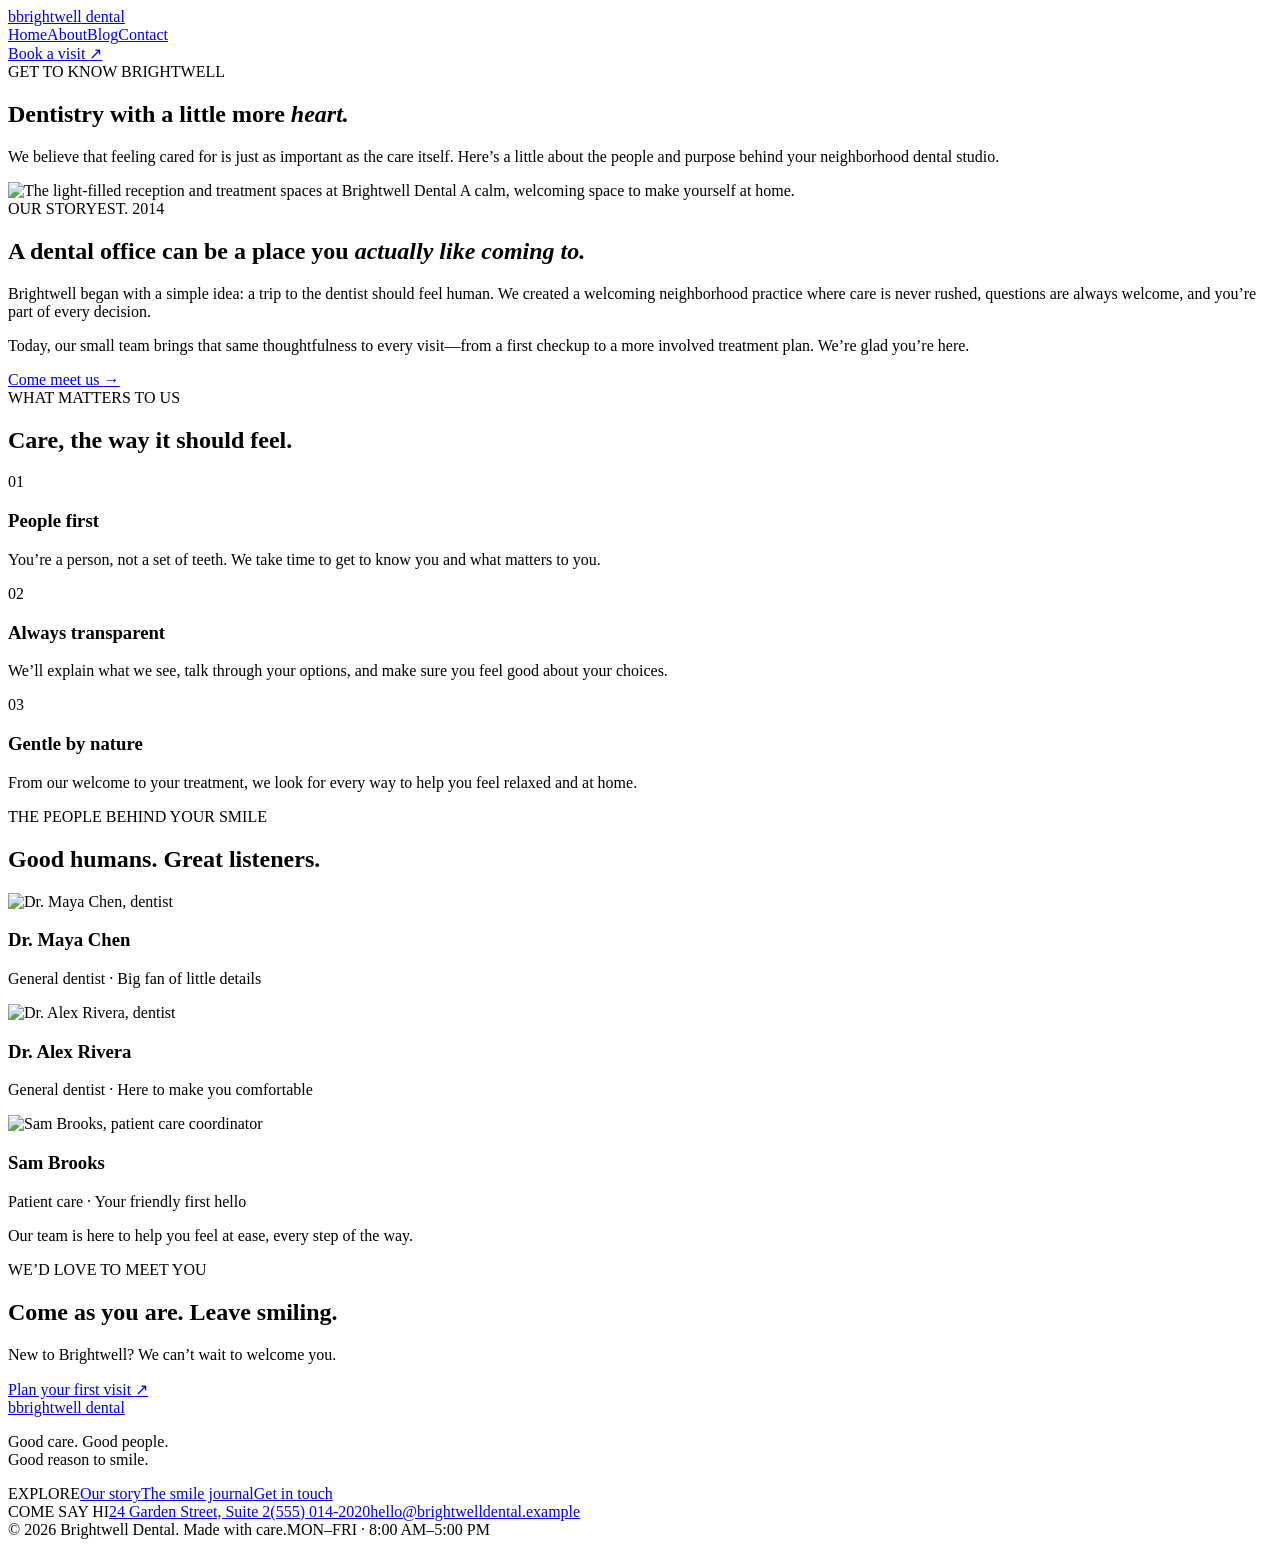
==== about.html @ e9d2e07d "Add files via upload DentalClinic website 1st commit" ====
<!DOCTYPE html>
<html lang="en">
<head>
    <meta charset="UTF-8">
    <meta name="viewport" content="width=device-width, initial-scale=1.0">
    <meta name="description" content="Meet the friendly team and learn about the thoughtful approach behind Brightwell Dental.">
    <title>About Us | Brightwell Dental</title>
    <link rel="preconnect" href="https://fonts.googleapis.com">
    <link rel="preconnect" href="https://fonts.gstatic.com" crossorigin>
    <link href="https://fonts.googleapis.com/css2?family=DM+Sans:wght@400;500;600;700&family=Manrope:wght@400;500;600;700;800&display=swap" rel="stylesheet">
    <link rel="stylesheet" href="styles/clinic.css">
</head>
<body>
    <header class="site-header">
        <div class="container nav-wrap">
            <a class="brand" href="index.html" aria-label="Brightwell Dental home"><span class="brand-mark" aria-hidden="true">b</span><span>brightwell<span class="brand-light"> dental</span></span></a>
            <nav class="main-nav" aria-label="Main navigation">
                <a href="index.html">Home</a><a class="active" href="about.html" aria-current="page">About</a><a href="blog.html">Blog</a><a href="contact.html">Contact</a>
            </nav>
            <a class="button button-small nav-cta" href="contact.html">Book a visit <span aria-hidden="true">↗</span></a>
        </div>
    </header>

    <main>
        <section class="page-hero container">
            <span class="eyebrow"><span class="eyebrow-dot"></span> GET TO KNOW BRIGHTWELL</span>
            <h1>Dentistry with a little more <em>heart.</em></h1>
            <p>We believe that feeling cared for is just as important as the care itself. Here’s a little about the people and purpose behind your neighborhood dental studio.</p>
            <div class="page-hero-image">
                <img src="https://images.unsplash.com/photo-1629909613654-28e377c37b09?auto=format&amp;fit=crop&amp;w=1600&amp;q=85" alt="The light-filled reception and treatment spaces at Brightwell Dental">
                <span class="image-caption">A calm, welcoming space to make yourself at home.</span>
            </div>
        </section>

        <section class="section container about-story">
            <div class="story-label"><span class="eyebrow">OUR STORY</span><span class="story-line"></span><span class="story-year">EST. 2014</span></div>
            <div class="story-copy">
                <h2>A dental office can be a place you <em>actually like coming to.</em></h2>
                <p>Brightwell began with a simple idea: a trip to the dentist should feel human. We created a welcoming neighborhood practice where care is never rushed, questions are always welcome, and you’re part of every decision.</p>
                <p>Today, our small team brings that same thoughtfulness to every visit—from a first checkup to a more involved treatment plan. We’re glad you’re here.</p>
                <a class="text-link" href="contact.html">Come meet us <span aria-hidden="true">→</span></a>
            </div>
        </section>

        <section class="values-section">
            <div class="container">
                <div class="section-heading">
                    <div><span class="eyebrow">WHAT MATTERS TO US</span><h2>Care, the way it should feel.</h2></div>
                </div>
                <div class="value-grid">
                    <article class="value-card"><span>01</span><h3>People first</h3><p>You’re a person, not a set of teeth. We take time to get to know you and what matters to you.</p></article>
                    <article class="value-card"><span>02</span><h3>Always transparent</h3><p>We’ll explain what we see, talk through your options, and make sure you feel good about your choices.</p></article>
                    <article class="value-card"><span>03</span><h3>Gentle by nature</h3><p>From our welcome to your treatment, we look for every way to help you feel relaxed and at home.</p></article>
                </div>
            </div>
        </section>

        <section class="section container team-section">
            <div class="section-heading">
                <div><span class="eyebrow">THE PEOPLE BEHIND YOUR SMILE</span><h2>Good humans. Great listeners.</h2></div>
            </div>
            <div class="team-grid">
                <article class="team-card"><img src="https://images.unsplash.com/photo-1559839734-2b71ea197ec2?auto=format&amp;fit=crop&amp;w=700&amp;q=85" alt="Dr. Maya Chen, dentist"><div><h3>Dr. Maya Chen</h3><p>General dentist · Big fan of little details</p></div></article>
                <article class="team-card"><img src="https://images.unsplash.com/photo-1612349317150-e413f6a5b16d?auto=format&amp;fit=crop&amp;w=700&amp;q=85" alt="Dr. Alex Rivera, dentist"><div><h3>Dr. Alex Rivera</h3><p>General dentist · Here to make you comfortable</p></div></article>
                <article class="team-card"><img src="https://images.unsplash.com/photo-1580489944761-15a19d654956?auto=format&amp;fit=crop&amp;w=700&amp;q=85" alt="Sam Brooks, patient care coordinator"><div><h3>Sam Brooks</h3><p>Patient care · Your friendly first hello</p></div></article>
            </div>
            <p class="team-note">Our team is here to help you feel at ease, every step of the way.</p>
        </section>

        <section class="bottom-cta">
            <div class="container cta-inner"><div><span class="eyebrow">WE’D LOVE TO MEET YOU</span><h2>Come as you are. Leave smiling.</h2><p>New to Brightwell? We can’t wait to welcome you.</p></div><a class="button button-light" href="contact.html">Plan your first visit <span aria-hidden="true">↗</span></a></div>
        </section>
    </main>

    <footer class="site-footer">
        <div class="container footer-main">
            <div><a class="brand brand-footer" href="index.html"><span class="brand-mark" aria-hidden="true">b</span><span>brightwell<span class="brand-light"> dental</span></span></a><p>Good care. Good people.<br>Good reason to smile.</p></div>
            <div class="footer-links"><span>EXPLORE</span><a href="about.html">Our story</a><a href="blog.html">The smile journal</a><a href="contact.html">Get in touch</a></div>
            <div class="footer-links"><span>COME SAY HI</span><a href="contact.html">24 Garden Street, Suite 2</a><a href="tel:+15550142020">(555) 014-2020</a><a href="mailto:hello@brightwelldental.example">hello@brightwelldental.example</a></div>
        </div>
        <div class="container footer-bottom"><span>© 2026 Brightwell Dental. Made with care.</span><span>MON–FRI · 8:00 AM–5:00 PM</span></div>
    </footer>
</body>
</html>
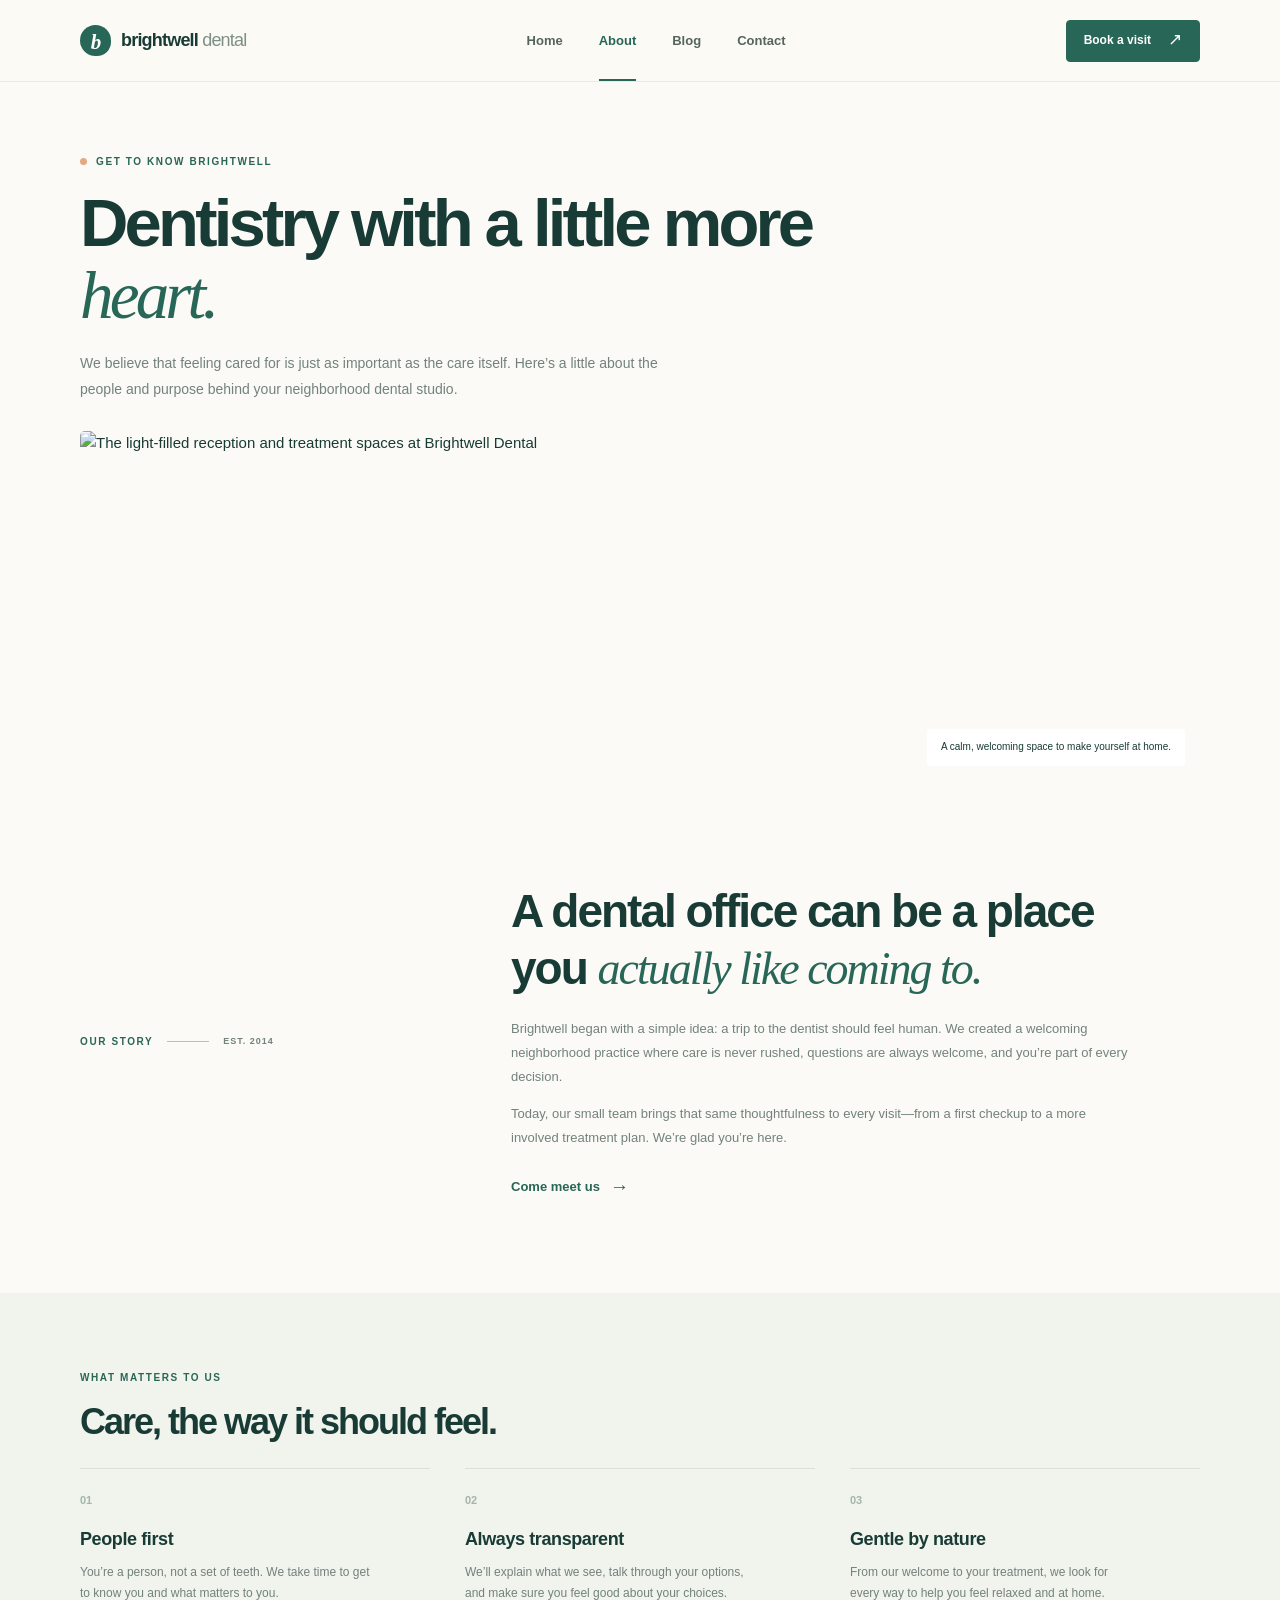
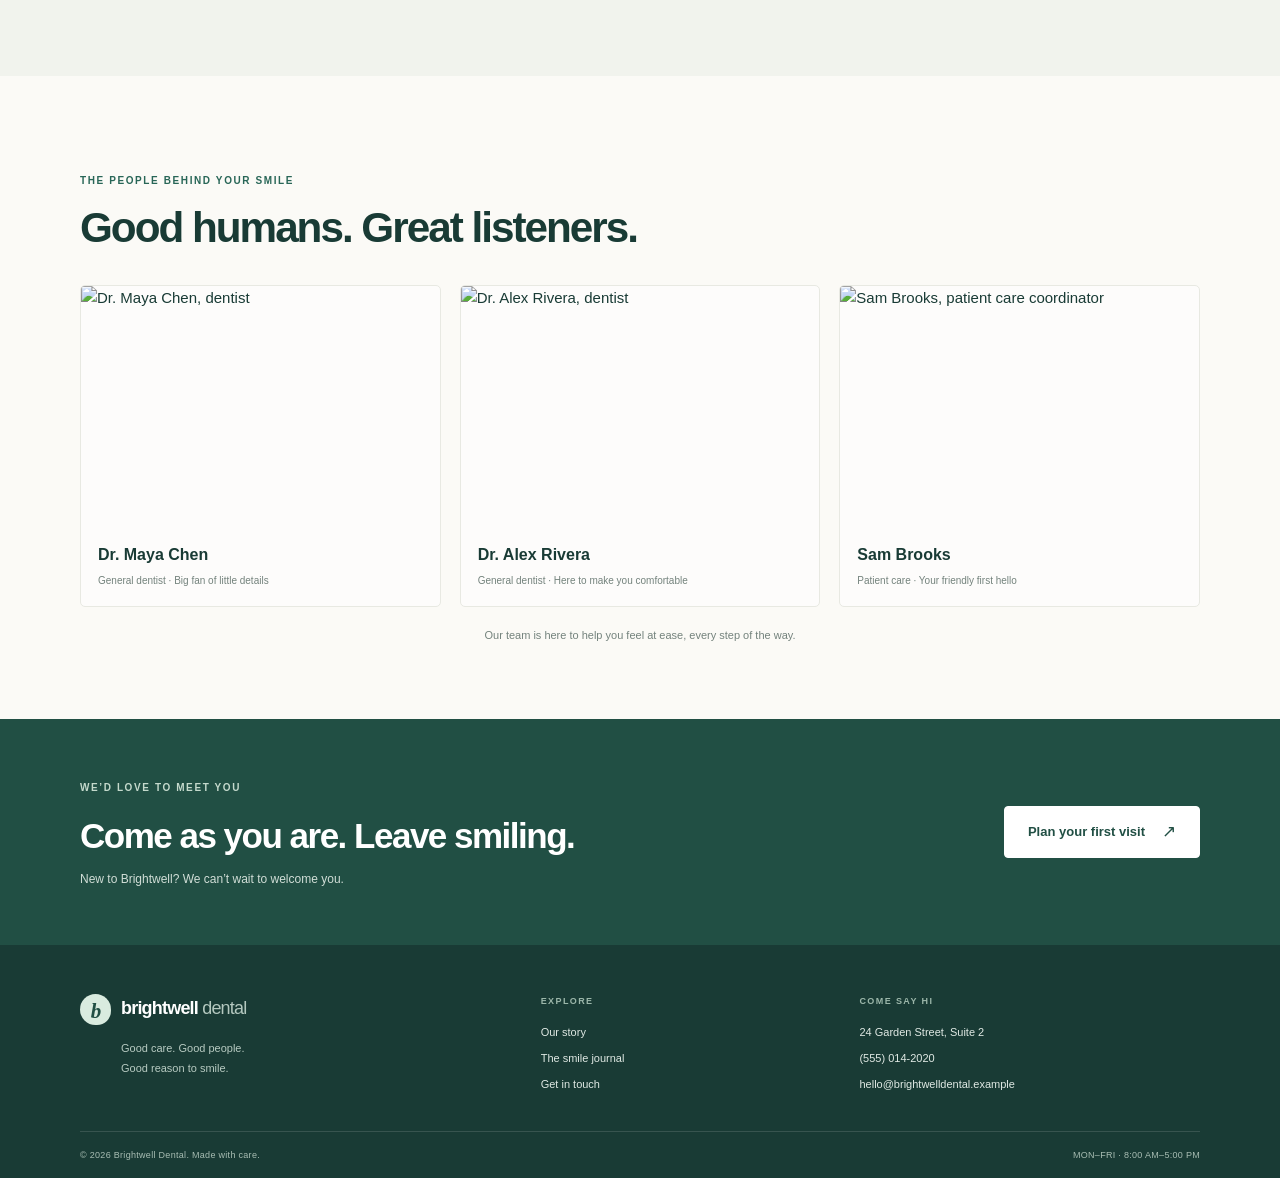
==== commit 20053d13: "Fix HTML encoding issues in about.html" ====
--- a/about.html
+++ b/about.html
@@ -8,7 +8,7 @@
     <link rel="preconnect" href="https://fonts.googleapis.com">
     <link rel="preconnect" href="https://fonts.gstatic.com" crossorigin>
     <link href="https://fonts.googleapis.com/css2?family=DM+Sans:wght@400;500;600;700&family=Manrope:wght@400;500;600;700;800&display=swap" rel="stylesheet">
-    <link rel="stylesheet" href="styles/clinic.css">
+    <link rel="stylesheet" href="clinic.css">
 </head>
 <body>
     <header class="site-header">
--- a/clinic.css
+++ b/clinic.css
@@ -0,0 +1,300 @@
+:root {
+    --ink: #193b35;
+    --ink-soft: #38534d;
+    --muted: #73827c;
+    --paper: #fbfaf6;
+    --white: #fff;
+    --mint: #dcefe6;
+    --green: #286657;
+    --green-dark: #214f44;
+    --peach: #f4ddd0;
+    --line: #e8e9e2;
+    --heading: "Manrope", "Avenir Next", Arial, sans-serif;
+    --body: "DM Sans", "Avenir Next", Arial, sans-serif;
+}
+
+* { box-sizing: border-box; }
+html { scroll-behavior: smooth; }
+body {
+    margin: 0;
+    background: var(--paper);
+    color: var(--ink);
+    font-family: var(--body);
+    font-size: 15px;
+    line-height: 1.65;
+    -webkit-font-smoothing: antialiased;
+}
+img { display: block; max-width: 100%; }
+a { color: inherit; text-decoration: none; }
+button, input, select, textarea { font: inherit; }
+.container { width: min(1120px, calc(100% - 64px)); margin-inline: auto; }
+
+.site-header { height: 82px; border-bottom: 1px solid rgba(25, 59, 53, .08); background: rgba(251, 250, 246, .94); }
+.nav-wrap { height: 100%; display: flex; align-items: center; justify-content: space-between; gap: 28px; }
+.brand { display: inline-flex; align-items: center; gap: 10px; font-family: var(--heading); font-size: 18px; font-weight: 800; letter-spacing: -.8px; white-space: nowrap; }
+.brand-mark { display: grid; width: 31px; height: 31px; place-items: center; border-radius: 50% 50% 45% 50%; background: var(--green); color: var(--white); font-family: Georgia, serif; font-size: 21px; font-style: italic; font-weight: 700; }
+.brand-light { color: #7e9086; font-weight: 500; }
+.main-nav { display: flex; align-items: center; gap: 36px; height: 100%; }
+.main-nav a { position: relative; display: grid; height: 100%; align-items: center; color: #56645e; font-size: 13px; font-weight: 600; transition: color .2s ease; }
+.main-nav a:hover, .main-nav a.active { color: var(--green); }
+.main-nav a.active::after { position: absolute; right: 0; bottom: 0; left: 0; height: 2px; background: var(--green); content: ""; }
+.button { display: inline-flex; min-height: 52px; align-items: center; justify-content: center; gap: 17px; padding: 0 23px; border: 1px solid var(--green); border-radius: 4px; background: var(--green); color: var(--white); font-size: 13px; font-weight: 700; transition: background .2s ease, transform .2s ease; }
+.button:hover { transform: translateY(-2px); background: var(--green-dark); }
+.button span { font-size: 17px; font-weight: 400; }
+.button-small { min-height: 42px; padding-inline: 17px; font-size: 12px; }
+.button-dark { background: var(--ink); border-color: var(--ink); }
+.button-dark:hover { background: #102d27; }
+.button-light { border-color: var(--white); background: var(--white); color: var(--green-dark); }
+.button-light:hover { background: #f2f5ef; }
+.eyebrow { display: inline-flex; align-items: center; gap: 9px; color: var(--green); font-size: 10px; font-weight: 700; letter-spacing: 1.6px; line-height: 1.5; }
+.eyebrow-dot { width: 7px; height: 7px; border-radius: 50%; background: #e5a981; }
+.text-link { display: inline-flex; align-items: center; gap: 10px; color: var(--green); font-size: 13px; font-weight: 700; }
+.text-link span { font-size: 19px; font-weight: 400; transition: transform .2s ease; }
+.text-link:hover span { transform: translateX(4px); }
+
+.hero { display: grid; min-height: 562px; grid-template-columns: 1.02fr .98fr; align-items: center; gap: 58px; padding-top: 48px; padding-bottom: 58px; }
+.hero-copy { padding-block: 22px; }
+h1, h2, h3, p { margin-top: 0; }
+h1, h2, h3 { font-family: var(--heading); }
+h1 { max-width: 570px; margin: 19px 0 20px; font-size: clamp(43px, 5.1vw, 66px); font-weight: 600; letter-spacing: -3.8px; line-height: 1.08; }
+h1 em, h2 em { color: var(--green); font-family: Georgia, "Times New Roman", serif; font-weight: 400; }
+.hero-copy > p { max-width: 445px; margin-bottom: 28px; color: var(--muted); font-size: 15px; line-height: 1.8; }
+.hero-actions { display: flex; align-items: center; gap: 25px; }
+.hero-proof { display: flex; align-items: center; gap: 12px; margin-top: 36px; }
+.avatar-stack { display: flex; padding-left: 2px; }
+.avatar-stack img { width: 31px; height: 31px; margin-left: -3px; border: 2px solid var(--paper); border-radius: 50%; object-fit: cover; }
+.hero-proof > div:nth-child(2) { display: grid; gap: 1px; }
+.hero-proof strong { font-size: 11px; }
+.hero-proof > div:nth-child(2) span { color: var(--muted); font-size: 10px; }
+.rating { margin-left: auto; color: #d99c58; font-size: 12px; letter-spacing: 1px; white-space: nowrap; }
+.rating small { color: var(--ink); font-size: 11px; font-weight: 700; letter-spacing: 0; }
+.hero-visual { position: relative; height: 430px; }
+.hero-image { width: 100%; height: 100%; border-radius: 48% 48% 5px 5px; object-fit: cover; object-position: center 43%; }
+.image-label { position: absolute; bottom: 23px; left: -30px; display: flex; align-items: center; gap: 12px; padding: 13px 18px; border: 1px solid rgba(25, 59, 53, .05); border-radius: 4px; background: var(--white); box-shadow: 0 12px 40px rgba(25, 59, 53, .1); }
+.label-icon { display: grid; width: 34px; height: 34px; place-items: center; border-radius: 50%; background: var(--mint); color: var(--green); font-size: 18px; }
+.image-label > span:last-child { display: grid; gap: 1px; }
+.image-label strong { font-family: var(--heading); font-size: 11px; }
+.image-label small { color: var(--muted); font-size: 10px; }
+.hero-stamp { position: absolute; top: 31px; right: -28px; display: grid; width: 92px; height: 92px; align-content: center; justify-items: center; border: 1px solid rgba(40, 102, 87, .36); border-radius: 50%; background: var(--paper); color: var(--green); text-align: center; transform: rotate(10deg); }
+.hero-stamp span { font-size: 9px; font-weight: 700; letter-spacing: 1.2px; line-height: 1.4; }
+.hero-stamp b { margin-top: 2px; font-size: 14px; }
+.trust-strip { border-block: 1px solid var(--line); background: #f5f5ef; }
+.trust-inner { display: flex; min-height: 70px; align-items: center; justify-content: space-between; gap: 22px; }
+.trust-inner > span { color: var(--muted); font-size: 9px; font-weight: 700; letter-spacing: 1.5px; }
+.trust-inner div { color: var(--ink-soft); font-size: 11px; font-weight: 600; }
+.trust-inner div b { margin-right: 8px; color: #a3b4a9; font-family: var(--heading); font-size: 11px; }
+
+.section { padding-block: 91px; }
+.section-heading { display: flex; align-items: end; justify-content: space-between; gap: 22px; margin-bottom: 32px; }
+.section-heading h2, .about-copy h2, .story-copy h2, .contact-form h2 { margin: 11px 0 0; font-size: clamp(31px, 3.3vw, 43px); font-weight: 600; letter-spacing: -2px; line-height: 1.2; }
+.section-heading .text-link { margin-bottom: 8px; }
+.service-grid { display: grid; grid-template-columns: repeat(3, 1fr); gap: 17px; }
+.service-card { position: relative; min-height: 239px; padding: 24px 25px; border: 1px solid var(--line); border-radius: 5px; background: rgba(255, 255, 255, .46); transition: border-color .2s ease, transform .2s ease; }
+.service-card:hover { transform: translateY(-4px); border-color: #bdd4c7; }
+.service-icon { display: grid; width: 40px; height: 40px; margin-bottom: 17px; place-items: center; border-radius: 50%; font-size: 20px; }
+.mint { background: var(--mint); color: var(--green); }
+.peach { background: var(--peach); color: #a76849; }
+.blue { background: #e0e8ed; color: #54717c; }
+.card-number { color: #8a9891; font-size: 9px; font-weight: 700; letter-spacing: 1.1px; }
+.service-card h3 { margin: 7px 0 8px; font-size: 19px; font-weight: 700; letter-spacing: -.5px; }
+.service-card p { max-width: 280px; margin-bottom: 0; color: var(--muted); font-size: 12px; line-height: 1.7; }
+.arrow-link { position: absolute; right: 21px; bottom: 20px; color: var(--green); font-size: 18px; }
+.home-about { padding-block: 68px; background: #f1f3ed; }
+.about-split { display: grid; grid-template-columns: 1fr .9fr; align-items: center; gap: 83px; }
+.about-image-wrap { position: relative; height: 365px; }
+.about-image-wrap img { width: 100%; height: 100%; border-radius: 5px; object-fit: cover; }
+.since-badge { position: absolute; right: -24px; bottom: 24px; display: grid; width: 92px; height: 92px; align-content: center; justify-items: center; border-radius: 50%; background: #edc7a9; color: var(--ink); text-align: center; transform: rotate(7deg); }
+.since-badge strong { font-family: var(--heading); font-size: 11px; line-height: 1.2; }
+.since-badge span { margin-top: 4px; font-size: 9px; }
+.about-copy h2 { max-width: 440px; margin-block: 14px 17px; }
+.about-copy > p { max-width: 440px; margin-bottom: 23px; color: var(--muted); font-size: 13px; line-height: 1.85; }
+.quote-card { max-width: 770px; margin-inline: auto; padding: 30px 52px; border: 1px solid var(--line); border-radius: 5px; background: rgba(255, 255, 255, .54); }
+.quote-mark { display: block; height: 38px; color: #a9c8b6; font-family: Georgia, serif; font-size: 54px; line-height: 1; }
+.quote-card blockquote { margin: 7px 0 24px; font-family: var(--heading); font-size: clamp(19px, 2.3vw, 27px); font-weight: 500; letter-spacing: -.7px; line-height: 1.5; }
+.quote-credit { display: flex; align-items: center; gap: 10px; }
+.quote-avatar { display: grid; width: 34px; height: 34px; place-items: center; border-radius: 50%; background: var(--peach); color: #765342; font-size: 10px; font-weight: 700; }
+.quote-credit > span:nth-child(2) { display: grid; gap: 1px; }
+.quote-credit strong { font-size: 11px; }
+.quote-credit small { color: var(--muted); font-size: 10px; }
+.quote-credit .rating { margin-left: auto; }
+.bottom-cta { padding-block: 55px; background: var(--green-dark); color: var(--white); }
+.cta-inner { display: flex; align-items: center; justify-content: space-between; gap: 28px; }
+.cta-inner .eyebrow { color: #c4d9cc; }
+.cta-inner h2 { margin: 8px 0 5px; font-size: clamp(25px, 3vw, 35px); font-weight: 600; letter-spacing: -1.5px; }
+.cta-inner p { margin-bottom: 0; color: #d1ded7; font-size: 12px; }
+.site-footer { padding-top: 49px; background: #193b35; color: var(--white); }
+.footer-main { display: grid; grid-template-columns: 1.5fr 1fr 1.2fr; gap: 35px; padding-bottom: 38px; }
+.brand-footer { color: var(--white); }
+.brand-footer .brand-mark { background: #d9ebdf; color: var(--green-dark); }
+.brand-footer .brand-light { color: #b4c8bf; }
+.footer-main > div:first-child p { margin: 14px 0 0 41px; color: #b8cbc2; font-size: 11px; line-height: 1.8; }
+.footer-links { display: grid; align-content: start; gap: 8px; }
+.footer-links > span { margin-bottom: 6px; color: #9cb7aa; font-size: 9px; font-weight: 700; letter-spacing: 1.4px; }
+.footer-links a { width: fit-content; color: #e0e9e4; font-size: 11px; }
+.footer-links a:hover { color: #a9d0bd; }
+.footer-bottom { display: flex; min-height: 47px; align-items: center; justify-content: space-between; gap: 15px; border-top: 1px solid rgba(255, 255, 255, .13); color: #a9beb4; font-size: 9px; letter-spacing: .3px; }
+
+.page-hero { padding-top: 66px; }
+.page-hero h1, .blog-heading h1, .contact-intro h1 { max-width: 770px; margin-top: 14px; font-size: clamp(43px, 5.5vw, 67px); }
+.page-hero > p, .blog-heading > p { max-width: 585px; margin-bottom: 29px; color: var(--muted); font-size: 14px; line-height: 1.8; }
+.page-hero-image { position: relative; height: 350px; overflow: hidden; border-radius: 5px; }
+.page-hero-image img { width: 100%; height: 100%; object-fit: cover; object-position: center 48%; }
+.image-caption { position: absolute; right: 15px; bottom: 15px; padding: 10px 14px; border-radius: 3px; background: var(--white); color: var(--ink); font-size: 10px; }
+.about-story { display: grid; grid-template-columns: .7fr 1.3fr; gap: 60px; }
+.story-label { display: flex; align-items: center; gap: 14px; padding-top: 9px; }
+.story-line { width: 42px; height: 1px; background: #afc5b8; }
+.story-year { color: var(--muted); font-size: 9px; font-weight: 700; letter-spacing: 1px; }
+.story-copy h2 { max-width: 640px; margin-bottom: 19px; font-size: clamp(31px, 4vw, 46px); font-weight: 600; letter-spacing: -2px; line-height: 1.25; }
+.story-copy p { max-width: 620px; margin-bottom: 13px; color: var(--muted); font-size: 13px; line-height: 1.85; }
+.story-copy .text-link { margin-top: 8px; }
+.values-section { padding-block: 71px; background: #f1f3ed; }
+.values-section .section-heading { margin-bottom: 25px; }
+.values-section .section-heading h2 { font-size: 36px; }
+.value-grid { display: grid; grid-template-columns: repeat(3, 1fr); gap: 35px; }
+.value-card { padding-top: 18px; border-top: 1px solid #d9e0d8; }
+.value-card > span { color: #a3b6a8; font-family: var(--heading); font-size: 11px; font-weight: 700; }
+.value-card h3 { margin: 13px 0 7px; font-size: 18px; letter-spacing: -.4px; }
+.value-card p { max-width: 290px; margin-bottom: 0; color: var(--muted); font-size: 12px; line-height: 1.8; }
+.team-section { padding-bottom: 75px; }
+.team-grid { display: grid; grid-template-columns: repeat(3, 1fr); gap: 19px; }
+.team-card { overflow: hidden; border: 1px solid var(--line); border-radius: 5px; background: rgba(255, 255, 255, .55); }
+.team-card img { width: 100%; height: 240px; object-fit: cover; object-position: center 35%; }
+.team-card > div { padding: 16px 17px 17px; }
+.team-card h3 { margin-bottom: 4px; font-size: 16px; }
+.team-card p { margin-bottom: 0; color: var(--muted); font-size: 10px; }
+.team-note { margin: 19px 0 0; color: var(--muted); font-size: 11px; text-align: center; }
+
+.contact-intro { position: relative; padding-top: 72px; padding-bottom: 39px; }
+.contact-intro > div { max-width: 680px; }
+.contact-intro h1 { margin-bottom: 15px; }
+.contact-intro p { max-width: 540px; margin-bottom: 0; color: var(--muted); font-size: 14px; line-height: 1.8; }
+.contact-sparkle { position: absolute; top: 86px; right: 100px; color: #e7c6ae; font-size: 61px; }
+.contact-layout { display: grid; grid-template-columns: .85fr 1.15fr; gap: 73px; padding-top: 15px; padding-bottom: 83px; }
+.contact-details { padding-top: 15px; }
+.contact-detail { display: flex; gap: 17px; padding-block: 20px; border-bottom: 1px solid var(--line); }
+.detail-icon { display: grid; width: 38px; height: 38px; flex: 0 0 38px; place-items: center; border-radius: 50%; background: var(--mint); color: var(--green); font-size: 17px; }
+.contact-detail h2 { margin: 1px 0 5px; font-family: var(--heading); font-size: 15px; }
+.contact-detail p { margin-bottom: 3px; color: var(--muted); font-size: 12px; line-height: 1.8; }
+.contact-detail a { color: var(--green); }
+.contact-detail a:hover { text-decoration: underline; }
+.contact-detail small { color: #89958f; font-size: 10px; }
+.contact-note { display: flex; gap: 11px; margin-top: 18px; padding: 14px; border-radius: 4px; background: #f1f3ed; }
+.contact-note > span { color: #d19a70; font-size: 16px; }
+.contact-note p { margin: 0; color: var(--ink-soft); font-size: 10px; line-height: 1.7; }
+.contact-form { padding: 30px; border: 1px solid var(--line); border-radius: 5px; background: rgba(255, 255, 255, .55); }
+.contact-form h2 { margin-top: 7px; font-size: 29px; }
+.form-intro { margin: 6px 0 22px; color: var(--muted); font-size: 11px; }
+.contact-form label { display: grid; gap: 7px; margin-bottom: 15px; color: var(--ink-soft); font-size: 10px; font-weight: 700; }
+.form-row { display: grid; grid-template-columns: 1fr 1fr; gap: 13px; }
+.contact-form input, .contact-form select, .contact-form textarea { width: 100%; min-height: 43px; padding: 10px 12px; border: 1px solid #e0e5df; border-radius: 3px; outline: none; background: #fff; color: var(--ink); font-size: 11px; font-weight: 400; }
+.contact-form textarea { min-height: 100px; resize: vertical; }
+.contact-form input::placeholder, .contact-form textarea::placeholder { color: #a1aaa4; }
+.contact-form input:focus, .contact-form select:focus, .contact-form textarea:focus { border-color: #82a997; box-shadow: 0 0 0 3px rgba(40, 102, 87, .09); }
+.contact-form .button { min-height: 45px; margin-top: 3px; cursor: pointer; }
+.form-disclaimer { margin: 12px 0 0; color: #89958f; font-size: 9px; line-height: 1.6; }
+.contact-footer { padding-top: 42px; }
+
+.blog-heading { padding-top: 72px; padding-bottom: 26px; }
+.blog-heading h1 { margin-bottom: 14px; }
+.blog-heading > p { margin-bottom: 0; }
+.blog-content { padding-bottom: 77px; }
+.featured-post { display: grid; grid-template-columns: 1.1fr .9fr; align-items: center; gap: 49px; padding-block: 13px 45px; border-bottom: 1px solid var(--line); }
+.featured-image { position: relative; height: 340px; overflow: hidden; border-radius: 5px; }
+.featured-image img, .blog-card-image img { width: 100%; height: 100%; object-fit: cover; transition: transform .4s ease; }
+.featured-image:hover img, .blog-card-image:hover img { transform: scale(1.035); }
+.featured-image > span, .blog-card-image > span { position: absolute; top: 14px; left: 14px; padding: 7px 10px; border-radius: 2px; background: var(--white); color: var(--green); font-size: 8px; font-weight: 700; letter-spacing: 1px; }
+.post-meta { color: #8b9991; font-size: 9px; font-weight: 700; letter-spacing: 1px; }
+.post-meta i { margin-inline: 5px; color: #d6a880; font-style: normal; }
+.featured-copy h2 { margin: 12px 0; font-size: clamp(25px, 3vw, 34px); font-weight: 600; letter-spacing: -1.4px; line-height: 1.25; }
+.featured-copy > p { margin-bottom: 18px; color: var(--muted); font-size: 12px; line-height: 1.8; }
+.blog-list-heading { display: flex; align-items: center; justify-content: space-between; gap: 20px; padding-block: 31px 21px; }
+.blog-list-heading h2 { margin: 0; font-size: 22px; letter-spacing: -.8px; }
+.blog-list-heading > span { color: var(--muted); font-size: 9px; font-weight: 700; letter-spacing: 1.2px; }
+.blog-grid { display: grid; grid-template-columns: repeat(3, 1fr); gap: 19px; }
+.blog-card { overflow: hidden; border: 1px solid var(--line); border-radius: 5px; background: rgba(255, 255, 255, .48); }
+.blog-card-image { position: relative; display: block; height: 190px; overflow: hidden; }
+.blog-card-copy { padding: 18px 17px 20px; }
+.blog-card-copy h3 { margin: 9px 0 8px; font-size: 17px; font-weight: 700; letter-spacing: -.6px; line-height: 1.35; }
+.blog-card-copy > p { min-height: 61px; margin-bottom: 11px; color: var(--muted); font-size: 11px; line-height: 1.8; }
+.blog-card-copy .text-link { font-size: 11px; }
+.blog-card-copy .text-link span { font-size: 16px; }
+
+@media (max-width: 850px) {
+    .container { width: min(100% - 44px, 700px); }
+    .main-nav { gap: 20px; }
+    .hero { min-height: auto; gap: 28px; }
+    .hero-visual { height: 370px; }
+    .hero-proof { flex-wrap: wrap; }
+    .trust-inner { flex-wrap: wrap; justify-content: center; padding-block: 16px; }
+    .trust-inner > span { width: 100%; text-align: center; }
+    .about-split { gap: 42px; }
+    .about-story { gap: 34px; }
+    .contact-layout { gap: 35px; }
+    .featured-post { gap: 30px; }
+}
+@media (max-width: 620px) {
+    .container { width: calc(100% - 36px); }
+    .site-header { height: auto; }
+    .nav-wrap { min-height: 72px; flex-wrap: wrap; gap: 0 10px; padding-block: 13px 0; }
+    .brand { font-size: 16px; }
+    .brand-mark { width: 28px; height: 28px; font-size: 19px; }
+    .nav-cta { min-height: 36px; padding-inline: 12px; font-size: 10px; }
+    .main-nav { order: 3; width: 100%; height: 44px; justify-content: space-between; gap: 12px; }
+    .main-nav a { font-size: 11px; }
+    .hero { grid-template-columns: 1fr; gap: 27px; padding-top: 44px; padding-bottom: 41px; }
+    h1 { font-size: clamp(44px, 12vw, 60px); letter-spacing: -2.8px; }
+    .hero-copy > p { font-size: 13px; }
+    .hero-actions { flex-wrap: wrap; gap: 18px; }
+    .hero-proof { gap: 8px; margin-top: 27px; }
+    .hero-proof .rating { margin-left: auto; }
+    .hero-visual { height: 340px; margin-inline: 13px; }
+    .hero-stamp { right: -20px; width: 75px; height: 75px; }
+    .image-label { left: -11px; padding: 10px 12px; }
+    .trust-inner { justify-content: flex-start; gap: 9px 16px; }
+    .trust-inner > span { text-align: left; }
+    .trust-inner div { width: calc(50% - 8px); font-size: 10px; }
+    .trust-inner div:last-child { width: 100%; }
+    .section { padding-block: 64px; }
+    .section-heading { align-items: start; flex-direction: column; margin-bottom: 24px; }
+    .section-heading h2, .about-copy h2 { font-size: 34px; letter-spacing: -1.6px; }
+    .service-grid, .value-grid, .team-grid, .blog-grid { grid-template-columns: 1fr; }
+    .service-card { min-height: 220px; }
+    .home-about { padding-block: 48px; }
+    .about-split { grid-template-columns: 1fr; gap: 36px; }
+    .about-image-wrap { height: 285px; margin-right: 12px; }
+    .since-badge { right: -15px; width: 78px; height: 78px; }
+    .about-copy > p { font-size: 12px; }
+    .quote-card { padding: 24px 22px; }
+    .quote-card blockquote { font-size: 20px; }
+    .cta-inner { align-items: flex-start; flex-direction: column; }
+    .bottom-cta { padding-block: 42px; }
+    .footer-main { grid-template-columns: 1fr 1fr; gap: 28px 15px; }
+    .footer-main > div:first-child { grid-column: 1 / -1; }
+    .footer-bottom { align-items: flex-start; flex-direction: column; justify-content: center; gap: 4px; padding-block: 11px; }
+    .page-hero { padding-top: 49px; }
+    .page-hero h1, .blog-heading h1, .contact-intro h1 { font-size: clamp(43px, 12vw, 58px); letter-spacing: -2.8px; }
+    .page-hero-image { height: 245px; }
+    .about-story { grid-template-columns: 1fr; gap: 21px; }
+    .story-label { padding-top: 0; }
+    .values-section { padding-block: 54px; }
+    .values-section .section-heading h2 { font-size: 32px; }
+    .value-grid { gap: 19px; }
+    .value-card p { max-width: none; }
+    .team-card img { height: 280px; }
+    .contact-intro { padding-top: 50px; padding-bottom: 24px; }
+    .contact-sparkle { top: 43px; right: 10px; font-size: 35px; }
+    .contact-layout { grid-template-columns: 1fr; gap: 29px; padding-bottom: 58px; }
+    .contact-details { padding-top: 0; }
+    .contact-form { padding: 22px 17px; }
+    .form-row { grid-template-columns: 1fr; gap: 0; }
+    .blog-heading { padding-top: 49px; }
+    .featured-post { grid-template-columns: 1fr; gap: 21px; padding-bottom: 32px; }
+    .featured-image { height: 235px; }
+    .blog-list-heading { align-items: flex-start; flex-direction: column; gap: 6px; }
+    .blog-card-image { height: 220px; }
+    .blog-card-copy > p { min-height: 0; }
+}
+
+@media (prefers-reduced-motion: reduce) {
+    *, *::before, *::after { scroll-behavior: auto !important; transition-duration: .01ms !important; }
+}
